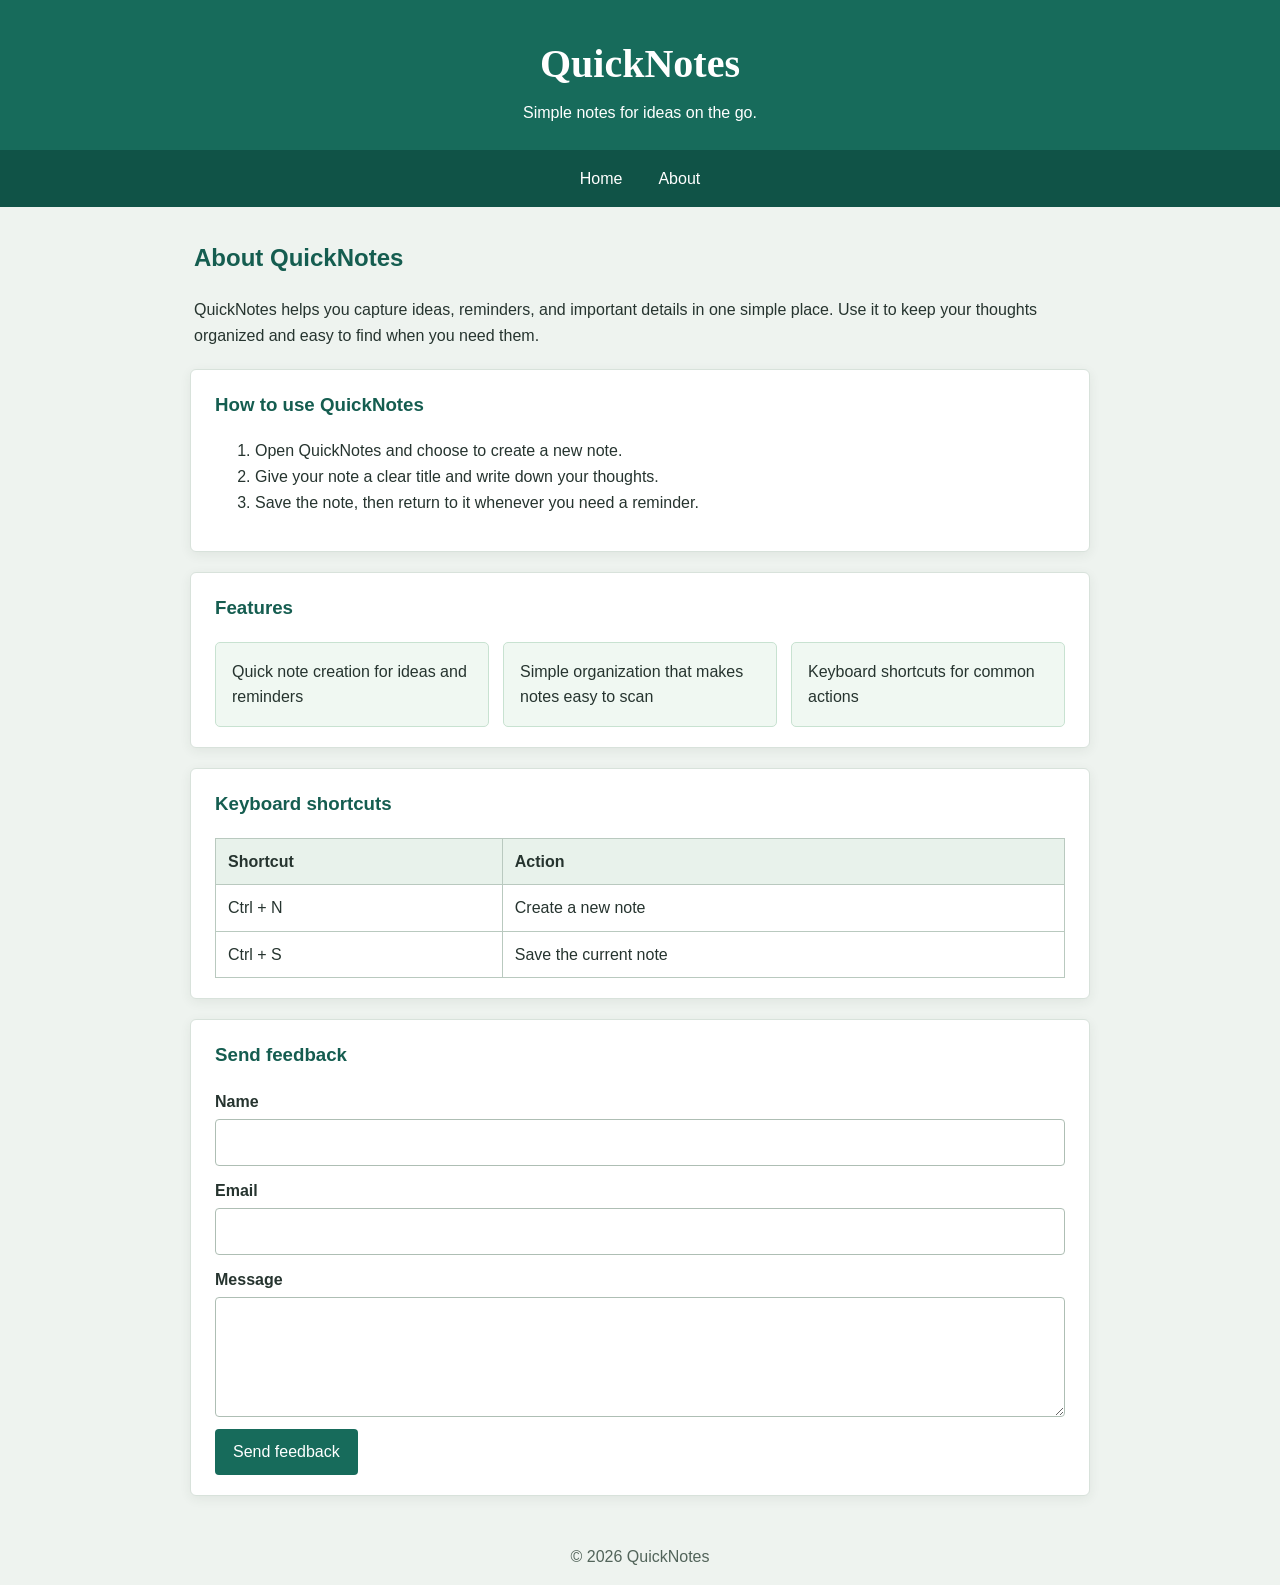
==== web-foundations-days/day2/about.html @ 45edfe09 "Day 2 assignment" ====
<!doctype html>
<html lang="en">
  <head>
    <meta charset="UTF-8" />
    <meta name="viewport" content="width=device-width, initial-scale=1.0" />
    <title>About QuickNotes</title>
    <link rel="stylesheet" href="style.css" />
  </head>
  <body>
    <header>
      <h1>QuickNotes</h1>
      <p>Simple notes for ideas on the go.</p>
      <nav>
        <a href="index.html">Home</a>
        <a href="about.html">About</a>
      </nav>
    </header>
    <main>
      <h2>About QuickNotes</h2>
      <p>
        QuickNotes helps you capture ideas, reminders, and important details in
        one simple place. Use it to keep your thoughts organized and easy to
        find when you need them.
      </p>
      <section>
        <h3>How to use QuickNotes</h3>
        <ol>
          <li>Open QuickNotes and choose to create a new note.</li>
          <li>Give your note a clear title and write down your thoughts.</li>
          <li>
            Save the note, then return to it whenever you need a reminder.
          </li>
        </ol>
      </section>
      <section>
        <h3>Features</h3>
        <ul class="features">
          <li>Quick note creation for ideas and reminders</li>
          <li>Simple organization that makes notes easy to scan</li>
          <li>Keyboard shortcuts for common actions</li>
        </ul>
      </section>
      <section>
        <h3>Keyboard shortcuts</h3>
        <table>
          <thead>
            <tr>
              <th scope="col">Shortcut</th>
              <th scope="col">Action</th>
            </tr>
          </thead>
          <tbody>
            <tr>
              <td>Ctrl + N</td>
              <td>Create a new note</td>
            </tr>
            <tr>
              <td>Ctrl + S</td>
              <td>Save the current note</td>
            </tr>
          </tbody>
        </table>
      </section>
      <section>
        <h3>Send feedback</h3>
        <form action="#" method="get">
          <p>
            <label for="name">Name</label>
            <input id="name" name="name" type="text" required />
          </p>
          <p>
            <label for="email">Email</label>
            <input id="email" name="email" type="email" required />
          </p>
          <p>
            <label for="message">Message</label>
            <textarea id="message" name="message" required></textarea>
          </p>
          <button type="submit">Send feedback</button>
        </form>
      </section>
    </main>
    <footer>
      <p>&copy; 2026 QuickNotes</p>
    </footer>
  </body>
</html>
---- web-foundations-days/day2/style.css ----
*,
*::before,
*::after {
  box-sizing: border-box;
}

body {
  margin: 0;
  color: #26342f;
  background: #eef3ef;
  font-family: Arial, Helvetica, sans-serif;
  line-height: 1.6;
}

header {
  padding: 32px 20px 0;
  color: #fff;
  background: #176b5b;
  text-align: center;
}

header h1 {
  margin: 0 0 4px;
  font-family: Georgia, "Times New Roman", serif;
  font-size: 2.5rem;
}

header p {
  margin: 0 0 24px;
}

nav {
  display: flex;
  justify-content: center;
  align-items: center;
  gap: 16px;
  margin: 0 -20px;
  padding: 10px 20px;
  background: #105347;
}

nav a {
  padding: 6px 10px;
  border-radius: 4px;
  color: #fff;
  text-decoration: none;
  transition:
    background-color 180ms ease,
    color 180ms ease;
}

nav a:hover,
nav a:focus-visible {
  color: #26342f;
  background: #d9f1df;
}

main {
  width: min(100% - 32px, 900px);
  margin: 32px auto;
}

main > h2,
main > p {
  margin-left: 4px;
}

h2,
h3 {
  color: #155d50;
}

section {
  margin: 20px 0;
  padding: 20px 24px;
  border: 1px solid #d8e2db;
  border-radius: 6px;
  background: #fff;
  box-shadow: 0 3px 12px rgb(38 52 47 / 7%);
}

section h3 {
  margin-top: 0;
}

.features {
  display: grid;
  grid-template-columns: repeat(auto-fit, minmax(180px, 1fr));
  gap: 14px;
  margin: 0;
  padding: 0;
  list-style: none;
}

.features li {
  padding: 16px;
  border: 1px solid #c8e2d1;
  border-radius: 5px;
  background: #f0f8f2;
}

table {
  width: 100%;
  border-collapse: collapse;
}

th,
td {
  padding: 10px 12px;
  border: 1px solid #b9c9bf;
  text-align: left;
}

th {
  background: #e8f2eb;
}

form {
  display: flex;
  flex-direction: column;
  gap: 12px;
}

form p {
  margin: 0;
}

label {
  display: block;
  margin-bottom: 4px;
  font-weight: 700;
}

input,
textarea {
  display: block;
  width: 100%;
  padding: 10px 12px;
  border: 1px solid #aebeb4;
  border-radius: 4px;
  font: inherit;
}

textarea {
  min-height: 120px;
  resize: vertical;
}

input:focus,
textarea:focus {
  outline: 2px solid #176b5b;
  outline-offset: 1px;
}

button {
  align-self: flex-start;
  padding: 10px 18px;
  border: 0;
  border-radius: 4px;
  color: #fff;
  background: #176b5b;
  font: inherit;
  cursor: pointer;
  transition:
    background-color 180ms ease,
    transform 180ms ease;
}

button:hover,
button:focus-visible {
  background: #105347;
  transform: translateY(-2px);
}

footer {
  padding: 16px;
  color: #52645a;
  text-align: center;
}

footer p {
  margin: 0;
}

@media (max-width: 600px) {
  header {
    padding: 20px 12px 0;
  }

  header h1 {
    font-size: 1.8rem;
  }

  header p {
    margin-bottom: 16px;
  }

  nav {
    margin: 0 -12px;
  }

  main {
    width: min(100% - 24px, 900px);
    margin: 20px auto;
  }

  section {
    padding: 16px;
  }
}
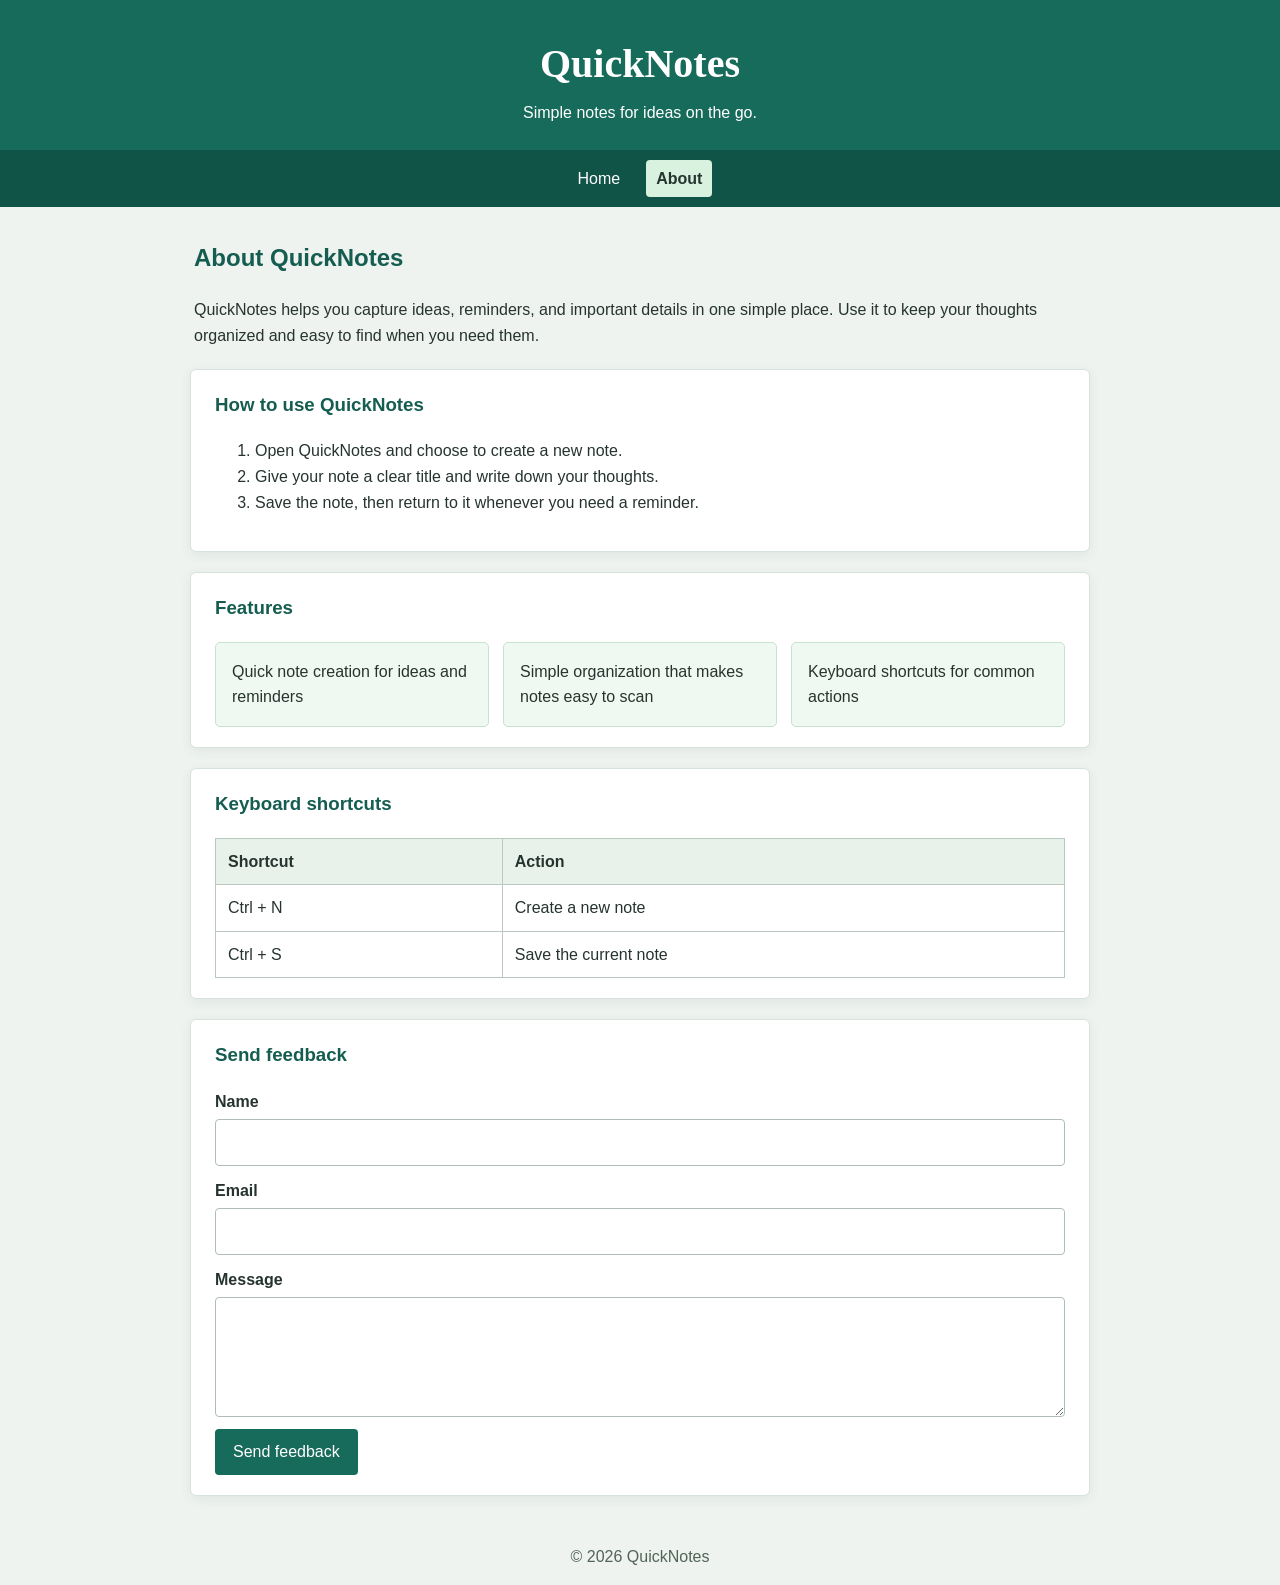
==== commit 98205490: "Mark current page in navigation Set aria-current on the current Day 2 navigation link and add a sele" ====
--- a/web-foundations-days/day2/about.html
+++ b/web-foundations-days/day2/about.html
@@ -12,7 +12,7 @@
       <p>Simple notes for ideas on the go.</p>
       <nav>
         <a href="index.html">Home</a>
-        <a href="about.html">About</a>
+        <a href="about.html" aria-current="page">About</a>
       </nav>
     </header>
     <main>
--- a/web-foundations-days/day2/style.css
+++ b/web-foundations-days/day2/style.css
@@ -46,13 +46,25 @@
   text-decoration: none;
   transition:
     background-color 180ms ease,
-    color 180ms ease;
+    color 180ms ease,
+    transform 180ms ease;
 }
 
 nav a:hover,
 nav a:focus-visible {
   color: #26342f;
   background: #d9f1df;
+}
+
+nav a[aria-current="page"] {
+  color: #26342f;
+  background: #d9f1df;
+  font-weight: 700;
+}
+
+nav a:active {
+  background: #0b4037;
+  transform: scale(0.98);
 }
 
 main {
@@ -172,6 +184,11 @@
   transform: translateY(-2px);
 }
 
+button:active {
+  background: #0b4037;
+  transform: scale(0.98);
+}
+
 footer {
   padding: 16px;
   color: #52645a;
